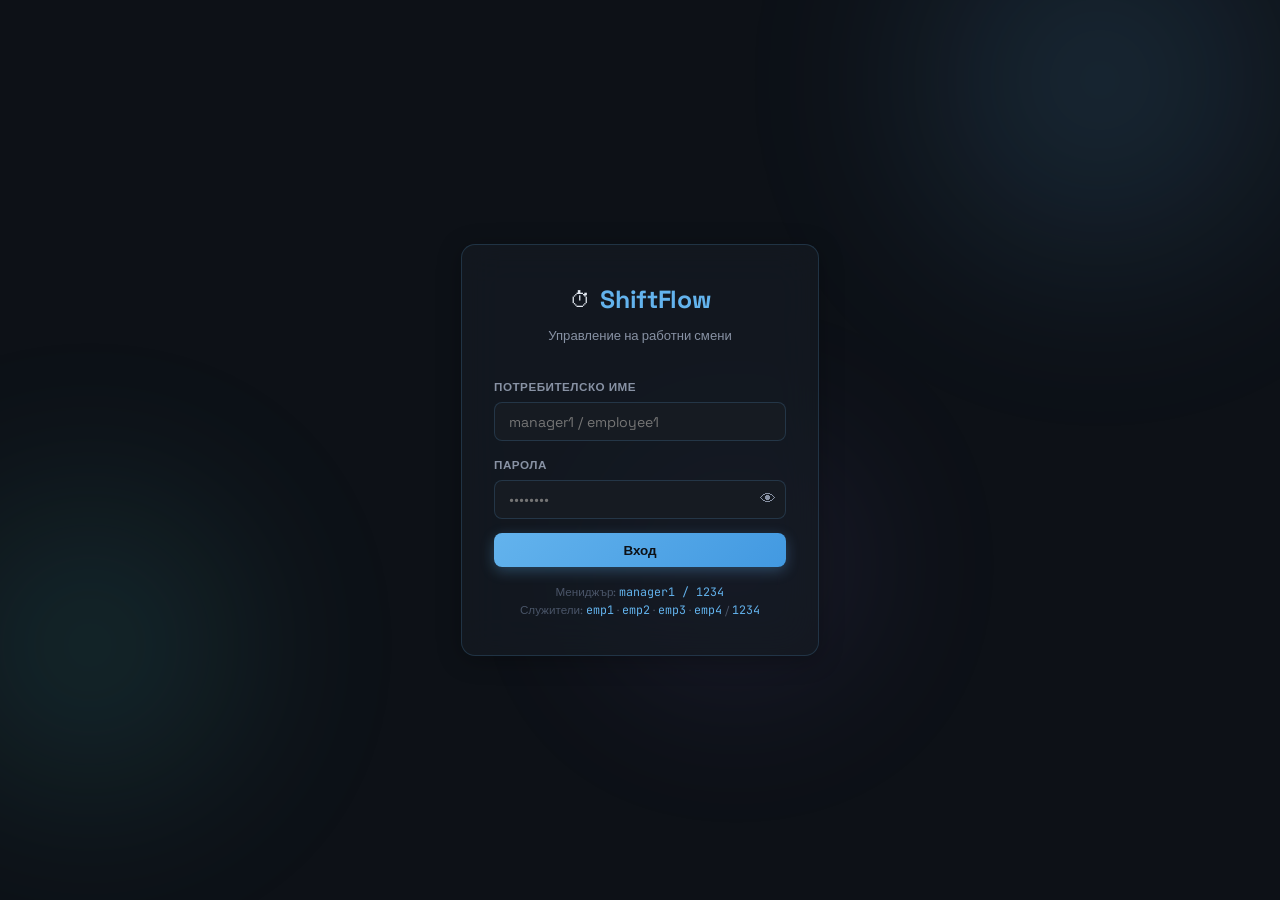
==== index.html @ daa02767 "Initial commit" ====
<!DOCTYPE html>
<html lang="bg">
<head>
  <meta charset="UTF-8" />
  <meta name="viewport" content="width=device-width, initial-scale=1.0" />
  <title>ShiftFlow — Влез</title>
  <link rel="stylesheet" href="styles.css" />
  <link rel="manifest" href="manifest.json" />
  <meta name="theme-color" content="#0d1117" />
  <link rel="preconnect" href="https://fonts.googleapis.com" />
  <link href="https://fonts.googleapis.com/css2?family=Space+Grotesk:wght@300;400;500;600;700&family=JetBrains+Mono:wght@400;600&display=swap" rel="stylesheet" />
</head>
<body class="login-page">

  <div class="bg-orbs">
    <div class="orb orb-1"></div>
    <div class="orb orb-2"></div>
    <div class="orb orb-3"></div>
  </div>

  <div class="login-wrapper">
    <div class="login-card glass-card">
      <div class="login-logo">
        <span class="logo-icon">⏱</span>
        <span class="logo-text">ShiftFlow</span>
      </div>
      <p class="login-sub">Управление на работни смени</p>

      <div id="login-error" class="alert alert-error hidden"></div>

      <div class="form-group">
        <label class="form-label">Потребителско име</label>
        <input type="text" id="username" class="form-input" placeholder="manager1 / employee1" autocomplete="username" />
      </div>

      <div class="form-group">
        <label class="form-label">Парола</label>
        <div class="input-with-icon">
          <input type="password" id="password" class="form-input" placeholder="••••••••" autocomplete="current-password" />
          <button type="button" class="toggle-pass" onclick="togglePass()">👁</button>
        </div>
      </div>

      <button class="btn btn-primary btn-full" id="login-btn" onclick="handleLogin()">
        <span id="login-btn-text">Вход</span>
        <span id="login-spinner" class="spinner hidden"></span>
      </button>

      <p class="login-hint">
        Мениджър: <code>manager1 / 1234</code><br/>
        Служители: <code>emp1</code> · <code>emp2</code> · <code>emp3</code> · <code>emp4</code> / <code>1234</code>
      </p>
    </div>
  </div>

  <script src="supabase.js"></script>
  <script src="app.js"></script>
  <script>
    document.getElementById('password').addEventListener('keypress', e => {
      if (e.key === 'Enter') handleLogin();
    });
    function togglePass() {
      const p = document.getElementById('password');
      p.type = p.type === 'password' ? 'text' : 'password';
    }
  </script>
</body>
</html>
---- styles.css ----
/* ================================================================
   ShiftFlow 2.0 — Styles  (TimeLedger Pro aesthetic + upgrades)
   ================================================================ */

:root {
  /* Core palette */
  --bg:           #0d1117;
  --bg2:          #161b22;
  --bg3:          #1c2430;
  --surface:      rgba(22, 27, 34, 0.72);
  --surface2:     rgba(30, 38, 50, 0.65);
  --surface3:     rgba(40, 50, 65, 0.5);
  --border:       rgba(99, 179, 237, 0.18);
  --border2:      rgba(99, 179, 237, 0.08);
  --border3:      rgba(255,255,255,0.06);

  /* Accent colours */
  --accent:       #63b3ed;
  --accent-glow:  rgba(99, 179, 237, 0.3);
  --accent-dim:   rgba(99, 179, 237, 0.12);
  --teal:         #4ecdc4;
  --teal-glow:    rgba(78, 205, 196, 0.28);
  --teal-dim:     rgba(78, 205, 196, 0.1);
  --green:        #68d391;
  --green-glow:   rgba(104, 211, 145, 0.28);
  --green-dim:    rgba(104, 211, 145, 0.1);
  --red:          #fc8181;
  --red-glow:     rgba(252, 129, 129, 0.28);
  --red-dim:      rgba(252, 129, 129, 0.1);
  --yellow:       #f6e05e;
  --yellow-glow:  rgba(246, 224, 94, 0.28);
  --yellow-dim:   rgba(246, 224, 94, 0.1);
  --orange:       #f6ad55;
  --purple:       #b794f4;
  --purple-dim:   rgba(183,148,244,0.12);

  /* Text */
  --text:         #e2e8f0;
  --text-muted:   #8892a4;
  --text-faint:   #4a5568;

  /* Layout */
  --nav-h:        60px;
  --bottom-h:     66px;
  --radius:       14px;
  --radius-sm:    8px;
  --radius-lg:    20px;
  --radius-xl:    28px;
  --transition:   0.22s cubic-bezier(0.4, 0, 0.2, 1);
  --shadow:       0 4px 24px rgba(0,0,0,0.28);
  --shadow-lg:    0 8px 40px rgba(0,0,0,0.4);
}

/* ---- LIGHT THEME ---- */
body.light {
  --bg:       #f0f4f8;
  --bg2:      #e2e8f0;
  --bg3:      #edf2f7;
  --surface:  rgba(255, 255, 255, 0.78);
  --surface2: rgba(240, 244, 248, 0.85);
  --surface3: rgba(226, 232, 240, 0.7);
  --border:   rgba(99, 179, 237, 0.22);
  --border2:  rgba(99, 179, 237, 0.1);
  --border3:  rgba(0,0,0,0.06);
  --text:     #1a202c;
  --text-muted: #4a5568;
  --text-faint: #a0aec0;
}

/* ---- RESET ---- */
*, *::before, *::after { box-sizing: border-box; margin: 0; padding: 0; }
html { font-size: 16px; scroll-behavior: smooth; }
body {
  font-family: 'Space Grotesk', sans-serif;
  background: var(--bg);
  color: var(--text);
  min-height: 100vh;
  overflow-x: hidden;
  line-height: 1.55;
  transition: background var(--transition), color var(--transition);
}

/* ---- BACKGROUND ORBS ---- */
.bg-orbs { position: fixed; inset: 0; pointer-events: none; z-index: 0; overflow: hidden; }
.orb { position: absolute; border-radius: 50%; filter: blur(90px); opacity: 0.2; animation: float 9s ease-in-out infinite; }
.orb-1 { width: 520px; height: 520px; background: radial-gradient(circle, #63b3ed 0%, transparent 70%); top: -180px; right: -80px; }
.orb-2 { width: 420px; height: 420px; background: radial-gradient(circle, #4ecdc4 0%, transparent 70%); bottom: 5%; left: -120px; animation-delay: -3.5s; }
.orb-3 { width: 320px; height: 320px; background: radial-gradient(circle, #9f7aea 0%, transparent 70%); top: 45%; left: 45%; animation-delay: -6.5s; }
@keyframes float {
  0%, 100% { transform: translateY(0) scale(1); }
  50%       { transform: translateY(-28px) scale(1.04); }
}

/* ---- GLASS CARD ---- */
.glass-card {
  background: var(--surface);
  backdrop-filter: blur(20px) saturate(1.5);
  -webkit-backdrop-filter: blur(20px) saturate(1.5);
  border: 1px solid var(--border);
  border-radius: var(--radius);
  box-shadow: var(--shadow);
  position: relative;
  z-index: 1;
  transition: background var(--transition), border-color var(--transition);
}

/* ---- TOP NAV ---- */
.topnav {
  position: fixed; top: 0; left: 0; right: 0; z-index: 100;
  height: var(--nav-h);
  display: flex; align-items: center; justify-content: space-between;
  padding: 0 1rem;
  border-radius: 0;
  border-top: none; border-left: none; border-right: none;
  border-bottom: 1px solid var(--border2);
}
.nav-logo { display: flex; align-items: center; gap: 0.5rem; }
.logo-icon { font-size: 1.3rem; }
.logo-text  { font-weight: 700; font-size: 1.1rem; letter-spacing: -0.3px; color: var(--accent); }
.role-badge {
  font-size: 0.63rem; font-weight: 700; letter-spacing: 0.6px; text-transform: uppercase;
  padding: 2px 9px; border-radius: 20px;
}
.manager-badge  { background: var(--accent-dim); color: var(--accent); border: 1px solid rgba(99,179,237,0.28); }
.employee-badge { background: var(--teal-dim);   color: var(--teal);   border: 1px solid rgba(78,205,196,0.28); }
.nav-actions { display: flex; align-items: center; gap: 0.6rem; }
.nav-user    { font-size: 0.82rem; color: var(--text-muted); font-family: 'JetBrains Mono', monospace; }

/* ---- BOTTOM TAB NAV ---- */
.bottom-nav {
  position: fixed; bottom: 0; left: 0; right: 0; z-index: 100;
  height: var(--bottom-h);
  display: flex; align-items: center;
  padding: 0 0.25rem 0.25rem;
  border-radius: 0;
  border-bottom: none; border-left: none; border-right: none;
  border-top: 1px solid var(--border2);
}
.tab-btn {
  flex: 1; display: flex; flex-direction: column; align-items: center; gap: 2px;
  background: none; border: none; cursor: pointer;
  color: var(--text-faint); font-family: inherit; padding: 6px 2px;
  border-radius: var(--radius-sm); transition: all var(--transition); position: relative;
}
.tab-btn.active { color: var(--accent); }
.tab-btn.active::before {
  content: ''; position: absolute; top: 0; left: 20%; right: 20%; height: 2px;
  background: var(--accent); border-radius: 0 0 4px 4px;
  box-shadow: 0 0 8px var(--accent-glow);
}
.tab-btn:hover:not(.active) { color: var(--text-muted); }
.tab-icon  { font-size: 1.15rem; }
.tab-label { font-size: 0.62rem; font-weight: 600; letter-spacing: 0.2px; }

/* ---- MAIN CONTENT ---- */
.main-content {
  position: relative; z-index: 1;
  padding: calc(var(--nav-h) + 1rem) 0.875rem calc(var(--bottom-h) + 1.25rem);
  max-width: 900px; margin: 0 auto;
}

/* ---- SECTION ---- */
.tab-section { display: none; }
.tab-section.active { display: block; animation: fadeUp 0.28s ease; }
@keyframes fadeUp {
  from { opacity: 0; transform: translateY(10px); }
  to   { opacity: 1; transform: translateY(0); }
}
.section-header {
  display: flex; align-items: center; justify-content: space-between;
  margin-bottom: 0.875rem; gap: 0.5rem; flex-wrap: wrap;
}
.section-title { font-size: 1.08rem; font-weight: 700; }

/* ---- SECTION CARD ---- */
.section-card { padding: 1rem; margin-bottom: 0.875rem; }
.mb-md { margin-bottom: 0.875rem; }
.card-title-row {
  display: flex; align-items: center; justify-content: space-between;
  margin-bottom: 0.75rem;
}
.card-title {
  font-size: 0.78rem; font-weight: 700; text-transform: uppercase;
  letter-spacing: 0.7px; color: var(--text-muted);
}

/* ---- BADGES & PILLS ---- */
.badge-pill {
  font-size: 0.72rem; font-weight: 700; padding: 3px 10px; border-radius: 20px;
  background: var(--accent-dim); color: var(--accent); border: 1px solid rgba(99,179,237,0.2);
  font-family: 'JetBrains Mono', monospace;
}
.date-badge {
  font-size: 0.78rem; color: var(--text-muted); font-family: 'JetBrains Mono', monospace;
  background: var(--surface2); padding: 4px 12px; border-radius: 20px;
  border: 1px solid var(--border2);
}
.mono-badge {
  font-family: 'JetBrains Mono', monospace; font-size: 0.82rem; font-weight: 600;
  background: var(--surface2); padding: 3px 10px; border-radius: var(--radius-sm);
  border: 1px solid var(--border2);
}
.mono-badge.accent { color: var(--accent); }

/* ---- STATS ROW ---- */
.stats-row {
  display: grid; grid-template-columns: repeat(4, 1fr);
  gap: 0.625rem; margin-bottom: 0.875rem;
}
.stat-card { padding: 0.85rem 0.5rem; text-align: center; }
.stat-num  { display: block; font-size: 1.65rem; font-weight: 700; font-family: 'JetBrains Mono', monospace; line-height: 1.1; }
.stat-lbl  { display: block; font-size: 0.66rem; color: var(--text-muted); margin-top: 3px; }
.stat-num.accent { color: var(--accent); text-shadow: 0 0 12px var(--accent-glow); }
.stat-num.green  { color: var(--green);  text-shadow: 0 0 12px var(--green-glow); }
.stat-num.red    { color: var(--red);    text-shadow: 0 0 12px var(--red-glow); }
.stat-num.yellow { color: var(--yellow); text-shadow: 0 0 12px var(--yellow-glow); }

/* ---- KPI GRID ---- */
.kpi-grid {
  display: grid; grid-template-columns: 1fr 1fr;
  gap: 0.625rem; margin-bottom: 0.875rem;
}
.kpi-card {
  padding: 1.1rem 1rem; display: flex; align-items: center; gap: 0.9rem;
  transition: transform var(--transition), box-shadow var(--transition);
  overflow: hidden; position: relative;
}
.kpi-card::after {
  content: ''; position: absolute; top: -20px; right: -20px;
  width: 80px; height: 80px; border-radius: 50%; opacity: 0.08;
}
.kpi-accent { border-color: rgba(99,179,237,0.25); }
.kpi-accent::after { background: var(--accent); }
.kpi-green  { border-color: rgba(104,211,145,0.25); }
.kpi-green::after  { background: var(--green); }
.kpi-teal   { border-color: rgba(78,205,196,0.25); }
.kpi-teal::after   { background: var(--teal); }
.kpi-red    { border-color: rgba(252,129,129,0.25); }
.kpi-red::after    { background: var(--red); }
.kpi-card:hover { transform: translateY(-2px); box-shadow: var(--shadow-lg); }
.kpi-icon-bg {
  font-size: 1.7rem; flex-shrink: 0;
  filter: drop-shadow(0 0 10px var(--accent-glow));
}
.kpi-accent .kpi-icon-bg { filter: drop-shadow(0 0 10px var(--accent-glow)); }
.kpi-green  .kpi-icon-bg { filter: drop-shadow(0 0 10px var(--green-glow)); }
.kpi-teal   .kpi-icon-bg { filter: drop-shadow(0 0 10px var(--teal-glow)); }
.kpi-red    .kpi-icon-bg { filter: drop-shadow(0 0 10px var(--red-glow)); }
.kpi-info { flex: 1; min-width: 0; }
.kpi-value {
  font-size: 1.55rem; font-weight: 700; font-family: 'JetBrains Mono', monospace;
  color: var(--accent); line-height: 1.1;
  transition: all 0.5s ease;
}
.kpi-green  .kpi-value { color: var(--green); }
.kpi-teal   .kpi-value { color: var(--teal); }
.kpi-red    .kpi-value { color: var(--red); }
.kpi-label { font-size: 0.75rem; font-weight: 600; margin-top: 3px; }
.kpi-sub   { font-size: 0.65rem; color: var(--text-muted); }

/* ---- PROGRESS BAR ---- */
.progress-card { padding: 1rem; margin-bottom: 0.875rem; }
.progress-header {
  display: flex; align-items: center; justify-content: space-between;
  margin-bottom: 0.7rem;
}
.prog-title { font-size: 0.82rem; font-weight: 700; color: var(--text-muted); text-transform: uppercase; letter-spacing: 0.5px; }
.prog-right { display: flex; align-items: center; gap: 8px; }
.prog-nums  { font-size: 0.8rem; font-family: 'JetBrains Mono', monospace; color: var(--accent); }
.progress-track {
  height: 10px; background: var(--bg2); border-radius: 10px;
  overflow: hidden; border: 1px solid var(--border2);
}
.progress-fill {
  height: 100%; border-radius: 10px;
  background: linear-gradient(90deg, var(--accent) 0%, var(--teal) 100%);
  transition: width 0.8s cubic-bezier(0.4,0,0.2,1);
  box-shadow: 0 0 12px var(--accent-glow);
}
.progress-footer {
  display: flex; justify-content: space-between; margin-top: 6px;
}
.prog-pct    { font-size: 0.75rem; font-weight: 700; color: var(--accent); font-family: 'JetBrains Mono', monospace; }
.prog-remain { font-size: 0.72rem; color: var(--text-muted); }

/* ---- TODAY TABLE ---- */
.table-card { overflow: hidden; }
.table-header {
  display: grid; grid-template-columns: 2fr 1.2fr 1fr 1.2fr 2fr;
  padding: 0.65rem 1rem;
  border-bottom: 1px solid var(--border2);
  font-size: 0.7rem; font-weight: 700; color: var(--text-muted);
  text-transform: uppercase; letter-spacing: 0.6px;
  background: var(--surface2);
}
.table-body { display: flex; flex-direction: column; }
.table-row {
  display: grid; grid-template-columns: 2fr 1.2fr 1fr 1.2fr 2fr;
  padding: 0.8rem 1rem; align-items: center;
  border-bottom: 1px solid var(--border2);
  transition: background var(--transition);
  animation: fadeUp 0.25s ease;
}
.table-row:last-child { border-bottom: none; }
.table-row:hover { background: var(--surface2); }
.emp-name  { font-weight: 600; font-size: 0.88rem; }
.emp-hours { font-family: 'JetBrains Mono', monospace; font-size: 0.82rem; color: var(--accent); }
.row-actions { display: flex; gap: 4px; flex-wrap: wrap; }

/* ---- STATUS PILLS ---- */
.status-pill {
  display: inline-flex; align-items: center; gap: 4px;
  font-size: 0.7rem; font-weight: 700; padding: 3px 10px; border-radius: 20px;
  white-space: nowrap;
}
.status-pill.present { background: var(--green-dim);  color: var(--green);  border: 1px solid rgba(104,211,145,0.28); }
.status-pill.absent  { background: var(--red-dim);    color: var(--red);    border: 1px solid rgba(252,129,129,0.28); }
.status-pill.penalty { background: var(--yellow-dim); color: var(--yellow); border: 1px solid rgba(246,224,94,0.28); }
.status-pill.pending { background: var(--surface3);   color: var(--text-muted); border: 1px solid var(--border2); }

/* ---- SHIFT TYPE BADGES ---- */
.shift-badge {
  font-size: 0.68rem; font-weight: 700; padding: 2px 8px; border-radius: 10px;
  letter-spacing: 0.3px;
}
.shift-6h    { background: var(--green-dim);  color: var(--green);  border: 1px solid rgba(104,211,145,0.25); }
.shift-12h   { background: rgba(246,173,85,0.12); color: var(--orange); border: 1px solid rgba(246,173,85,0.25); }
.shift-wknd  { background: var(--purple-dim); color: var(--purple); border: 1px solid rgba(183,148,244,0.25); }
.shift-ot    { background: var(--red-dim);    color: var(--red);    border: 1px solid rgba(252,129,129,0.25); }
.shift-reg   { background: var(--accent-dim); color: var(--accent); border: 1px solid rgba(99,179,237,0.25); }

/* ---- SHIFT TYPE FILTERS ---- */
.shift-type-filters {
  display: flex; align-items: center; gap: 8px; flex-wrap: wrap;
  padding: 0.65rem 1rem; margin-bottom: 0.75rem;
}
.filter-label { font-size: 0.75rem; color: var(--text-muted); font-weight: 600; }
.shift-filter-btn {
  background: var(--surface2); border: 1px solid var(--border2);
  border-radius: var(--radius-sm); padding: 4px 10px; cursor: pointer;
  font-family: inherit; font-size: 0.78rem; color: var(--text-muted);
  transition: all var(--transition);
}
.shift-filter-btn.active,
.shift-filter-btn:hover { border-color: var(--accent); color: var(--accent); background: var(--accent-dim); }

/* ---- SHIFT TYPE PICKER (in modal) ---- */
.shift-type-picker {
  display: flex; gap: 6px; flex-wrap: wrap; margin-bottom: 0.5rem;
}
.stype-btn {
  flex: 1; min-width: 80px; padding: 0.45rem 0.5rem;
  background: var(--surface2); border: 1px solid var(--border2);
  border-radius: var(--radius-sm); cursor: pointer; font-family: inherit;
  font-size: 0.75rem; color: var(--text-muted); text-align: center;
  transition: all var(--transition);
}
.stype-btn.active,
.stype-btn:hover { border-color: var(--accent); color: var(--accent); background: var(--accent-dim); }

/* ---- WEEK NAV ---- */
.week-nav {
  display: flex; align-items: center; justify-content: space-between;
  padding: 0.6rem 1rem; margin-bottom: 0.75rem;
}
.week-label { font-size: 0.88rem; font-weight: 700; font-family: 'JetBrains Mono', monospace; color: var(--accent); }

/* ---- SCHEDULE GRID ---- */
.schedule-grid { padding: 1rem; }
.sched-day-group { margin-bottom: 1.25rem; }
.sched-day-title {
  font-size: 0.72rem; font-weight: 700; text-transform: uppercase; letter-spacing: 0.8px;
  color: var(--text-muted); margin-bottom: 0.4rem; padding-bottom: 0.3rem;
  border-bottom: 1px solid var(--border2);
}
.sched-day-title.today-label { color: var(--accent); }
.sched-row {
  display: flex; align-items: center; justify-content: space-between; gap: 0.5rem;
  padding: 0.5rem 0.75rem; border-radius: var(--radius-sm);
  background: var(--surface2); margin-bottom: 4px;
  border: 1px solid var(--border2); animation: fadeUp 0.22s ease;
  transition: background var(--transition);
}
.sched-row:hover { background: var(--surface3); }
.sched-emp-name { font-weight: 600; font-size: 0.86rem; flex: 1; }
.sched-meta { display: flex; align-items: center; gap: 6px; }
.sched-hours-badge {
  font-family: 'JetBrains Mono', monospace; font-size: 0.78rem;
  color: var(--accent); background: var(--accent-dim);
  padding: 2px 8px; border-radius: 10px; border: 1px solid rgba(99,179,237,0.2);
}
.sched-note { font-size: 0.7rem; color: var(--text-muted); }

/* ---- EMPLOYEES GRID ---- */
.employees-grid {
  display: grid; grid-template-columns: repeat(auto-fill, minmax(250px, 1fr));
  gap: 0.75rem;
}
.emp-card {
  padding: 1.15rem; cursor: pointer;
  transition: transform var(--transition), box-shadow var(--transition);
}
.emp-card:hover { transform: translateY(-3px); box-shadow: var(--shadow-lg); }
.emp-card-header { display: flex; align-items: center; gap: 0.75rem; margin-bottom: 1rem; }
.emp-avatar {
  width: 44px; height: 44px; border-radius: 50%; flex-shrink: 0;
  background: linear-gradient(135deg, var(--accent), var(--teal));
  display: flex; align-items: center; justify-content: center;
  font-weight: 800; font-size: 1rem; color: #0d1117;
  box-shadow: 0 4px 12px var(--accent-glow);
}
.emp-card-name { font-weight: 700; font-size: 0.92rem; }
.emp-card-user { font-size: 0.72rem; color: var(--text-muted); font-family: 'JetBrains Mono', monospace; margin-top: 1px; }
.emp-card-stats { display: grid; grid-template-columns: 1fr 1fr 1fr; gap: 0.5rem; }
.emp-stat { text-align: center; padding: 0.4rem; background: var(--surface2); border-radius: var(--radius-sm); border: 1px solid var(--border2); }
.emp-stat-val { display: block; font-weight: 700; font-size: 0.9rem; font-family: 'JetBrains Mono', monospace; color: var(--accent); }
.emp-stat-lbl { display: block; font-size: 0.6rem; color: var(--text-muted); margin-top: 1px; }

/* ---- PENALTIES LIST ---- */
.penalties-list { overflow: hidden; }
.penalty-row {
  display: flex; align-items: flex-start; justify-content: space-between;
  padding: 0.9rem 1rem; border-bottom: 1px solid var(--border2);
  gap: 0.75rem; animation: fadeUp 0.25s ease;
}
.penalty-row:last-child { border-bottom: none; }
.penalty-info { flex: 1; }
.penalty-emp  { font-weight: 700; font-size: 0.9rem; }
.penalty-note { font-size: 0.78rem; color: var(--text-muted); margin-top: 3px; }
.penalty-date { font-size: 0.68rem; color: var(--text-faint); font-family: 'JetBrains Mono', monospace; margin-top: 3px; }
.penalty-right { display: flex; flex-direction: column; align-items: flex-end; gap: 6px; }
.penalty-amount {
  font-weight: 800; font-size: 1rem; color: var(--red);
  font-family: 'JetBrains Mono', monospace;
  text-shadow: 0 0 8px var(--red-glow); white-space: nowrap;
}

/* ---- SHIFTS LIST ---- */
.shifts-list { display: flex; flex-direction: column; gap: 4px; }
.shift-item {
  display: flex; align-items: center; justify-content: space-between;
  padding: 0.65rem 0.75rem; border-radius: var(--radius-sm);
  background: var(--surface2); border: 1px solid var(--border2);
  animation: fadeUp 0.22s ease; transition: background var(--transition);
  gap: 8px;
}
.shift-item:hover { background: var(--surface3); }
.shift-left { display: flex; flex-direction: column; gap: 2px; flex: 1; }
.shift-date  { font-size: 0.78rem; font-family: 'JetBrains Mono', monospace; color: var(--text-muted); }
.shift-name  { font-size: 0.82rem; font-weight: 600; }
.shift-note  { font-size: 0.68rem; color: var(--text-faint); }
.shift-right { display: flex; align-items: center; gap: 6px; flex-shrink: 0; }
.shift-hours { font-weight: 800; font-family: 'JetBrains Mono', monospace; font-size: 0.92rem; color: var(--accent); }

/* ---- CALENDAR ---- */
.cal-legend {
  display: flex; gap: 0.75rem; padding: 0.65rem 1rem;
  margin-bottom: 0.75rem; flex-wrap: wrap;
}
.legend-item { display: flex; align-items: center; gap: 5px; font-size: 0.7rem; color: var(--text-muted); }
.dot { width: 10px; height: 10px; border-radius: 50%; }
.dot-green  { background: var(--green);  box-shadow: 0 0 6px var(--green-glow); }
.dot-yellow { background: var(--yellow); box-shadow: 0 0 6px var(--yellow-glow); }
.dot-red    { background: var(--red);    box-shadow: 0 0 6px var(--red-glow); }
.dot-blue   { background: var(--accent); box-shadow: 0 0 6px var(--accent-glow); }
.dot-today  { background: var(--teal);   box-shadow: 0 0 6px var(--teal-glow); }

.calendar-wrap { padding: 1rem; margin-bottom: 0.75rem; }
.cal-weekdays { display: grid; grid-template-columns: repeat(7, 1fr); gap: 3px; margin-bottom: 5px; }
.cal-weekdays span {
  text-align: center; font-size: 0.67rem; font-weight: 700; color: var(--text-muted);
  text-transform: uppercase; letter-spacing: 0.3px; padding: 4px 0;
}
.wknd-hdr { color: var(--purple) !important; }
.cal-grid { display: grid; grid-template-columns: repeat(7, 1fr); gap: 3px; }
.cal-day {
  aspect-ratio: 1; border-radius: var(--radius-sm);
  display: flex; flex-direction: column; align-items: center; justify-content: center;
  font-size: 0.8rem; font-weight: 500; cursor: pointer;
  background: var(--surface2); border: 1px solid var(--border2);
  transition: all var(--transition); position: relative; min-height: 38px;
  overflow: hidden;
}
.cal-day:hover:not(.empty) { transform: scale(1.1); z-index: 3; border-color: var(--accent); }
.cal-day.empty { background: transparent; border: none; cursor: default; }
.cal-day.worked   { background: rgba(104,211,145,0.12); border-color: rgba(104,211,145,0.35); color: var(--green); }
.cal-day.partial  { background: rgba(246,224,94,0.12);  border-color: rgba(246,224,94,0.35);  color: var(--yellow); }
.cal-day.penalized{ background: rgba(252,129,129,0.12); border-color: rgba(252,129,129,0.35); color: var(--red); }
.cal-day.scheduled{ background: var(--accent-dim);      border-color: rgba(99,179,237,0.3);   color: var(--accent); }
.cal-day.today    { border-color: var(--teal); box-shadow: 0 0 10px var(--teal-glow); }
.cal-day.weekend:not(.worked):not(.partial):not(.penalized):not(.scheduled) { opacity: 0.6; }
.cal-hours { font-size: 0.55rem; color: inherit; opacity: 0.85; margin-top: 1px; }

/* Day detail panel */
.day-detail { padding: 1rem; }
.day-detail-hdr {
  display: flex; align-items: center; justify-content: space-between;
  margin-bottom: 0.75rem;
}
.day-detail-title { font-weight: 700; font-size: 0.95rem; color: var(--accent); }
.day-detail-body { display: flex; flex-direction: column; gap: 6px; }

/* ---- MONTH NAV ---- */
.month-nav { display: flex; align-items: center; gap: 0.4rem; }
.month-label {
  font-size: 0.8rem; font-family: 'JetBrains Mono', monospace; color: var(--accent);
  min-width: 115px; text-align: center; font-weight: 600;
}

/* ---- HISTORY SUMMARY ---- */
.hist-summary {
  display: flex; align-items: center; justify-content: space-around;
  padding: 0.9rem 1rem; margin-bottom: 0.75rem; text-align: center;
}
.hist-stat { display: flex; flex-direction: column; gap: 3px; }
.hist-val   { font-size: 1.1rem; font-weight: 800; font-family: 'JetBrains Mono', monospace; }
.hist-lbl   { font-size: 0.65rem; color: var(--text-muted); text-transform: uppercase; letter-spacing: 0.5px; }
.hist-sep   { width: 1px; height: 40px; background: var(--border2); }

/* ---- PROFILE ---- */
.profile-hero {
  display: flex; align-items: center; gap: 1.25rem;
  padding: 1.5rem; margin-bottom: 0.875rem;
}
.profile-avatar {
  width: 70px; height: 70px; border-radius: 50%; flex-shrink: 0;
  background: linear-gradient(135deg, var(--accent), var(--teal));
  display: flex; align-items: center; justify-content: center;
  font-weight: 800; font-size: 1.4rem; color: #0d1117;
  box-shadow: 0 6px 20px var(--accent-glow);
}
.profile-meta { flex: 1; }
.profile-name  { font-size: 1.1rem; font-weight: 700; }
.profile-uname { font-size: 0.8rem; color: var(--text-muted); font-family: 'JetBrains Mono', monospace; margin-top: 2px; }
.profile-stats-grid { display: grid; grid-template-columns: repeat(4, 1fr); gap: 0.5rem; }
.p-stat { text-align: center; padding: 0.6rem 0.25rem; background: var(--surface2); border-radius: var(--radius-sm); border: 1px solid var(--border2); }
.p-val { display: block; font-size: 1rem; font-weight: 800; font-family: 'JetBrains Mono', monospace; }
.p-lbl { display: block; font-size: 0.62rem; color: var(--text-muted); margin-top: 2px; }

/* ---- SETTINGS ROWS ---- */
.setting-row {
  display: flex; align-items: center; justify-content: space-between;
  padding: 0.8rem 0; border-bottom: 1px solid var(--border2); gap: 0.75rem;
}
.setting-row:last-child { border-bottom: none; }
.setting-info { display: flex; flex-direction: column; gap: 2px; flex: 1; }
.setting-label { font-size: 0.86rem; font-weight: 600; }
.setting-desc  { font-size: 0.72rem; color: var(--text-muted); }
.setting-action { display: flex; align-items: center; gap: 8px; }

/* ---- TOGGLE SWITCH ---- */
.toggle-switch { position: relative; display: inline-block; width: 42px; height: 24px; flex-shrink: 0; }
.toggle-switch input { opacity: 0; width: 0; height: 0; }
.toggle-knob {
  position: absolute; inset: 0; background: var(--surface3);
  border: 1px solid var(--border); border-radius: 24px; cursor: pointer;
  transition: all var(--transition);
}
.toggle-knob::before {
  content: ''; position: absolute; left: 3px; bottom: 2px;
  width: 18px; height: 18px; border-radius: 50%;
  background: var(--text-muted); transition: all var(--transition);
}
.toggle-switch input:checked + .toggle-knob { background: var(--accent-dim); border-color: var(--accent); }
.toggle-switch input:checked + .toggle-knob::before { transform: translateX(18px); background: var(--accent); box-shadow: 0 0 8px var(--accent-glow); }

/* ---- EXPORT BUTTONS ---- */
.export-btns { display: flex; gap: 0.75rem; flex-wrap: wrap; }
.export-btn {
  flex: 1; min-width: 80px; flex-direction: column; gap: 4px; padding: 0.85rem 0.5rem;
  border: 1px solid var(--border) !important;
}
.export-icon { font-size: 1.4rem; }
.export-btn:hover { border-color: var(--accent) !important; color: var(--accent); background: var(--accent-dim) !important; }

/* ---- REPORTS TABLE ---- */
#report-table .table-row { grid-template-columns: 2fr 1fr 1fr 1fr 1fr; }

/* ---- FORMS ---- */
.form-group { margin-bottom: 0.9rem; }
.form-label {
  display: block; font-size: 0.73rem; font-weight: 700; color: var(--text-muted);
  margin-bottom: 6px; text-transform: uppercase; letter-spacing: 0.5px;
}
.form-input {
  width: 100%; padding: 0.6rem 0.9rem; border-radius: var(--radius-sm);
  background: var(--bg2); border: 1px solid var(--border);
  color: var(--text); font-family: inherit; font-size: 0.88rem;
  transition: border-color var(--transition), box-shadow var(--transition);
  outline: none;
}
.form-input:focus { border-color: var(--accent); box-shadow: 0 0 0 3px var(--accent-glow); }
.form-select { appearance: none; cursor: pointer; }
.form-textarea { resize: vertical; min-height: 75px; }
.hours-picker { display: flex; gap: 6px; }
.hours-btn {
  flex: 1; padding: 0.42rem; border-radius: var(--radius-sm);
  background: var(--surface2); border: 1px solid var(--border2);
  color: var(--text-muted); font-family: inherit; font-size: 0.82rem;
  cursor: pointer; transition: all var(--transition);
}
.hours-btn:hover { background: var(--accent-dim); border-color: var(--accent); color: var(--accent); }
.mt-sm { margin-top: 8px; }

/* ---- BUTTONS ---- */
.btn {
  display: inline-flex; align-items: center; justify-content: center; gap: 5px;
  padding: 0.52rem 1.1rem; border-radius: var(--radius-sm);
  font-family: inherit; font-size: 0.84rem; font-weight: 700;
  cursor: pointer; border: none; transition: all var(--transition); white-space: nowrap;
}
.btn-primary {
  background: linear-gradient(135deg, var(--accent) 0%, #4299e1 100%);
  color: #0d1117; box-shadow: 0 4px 14px var(--accent-glow);
}
.btn-primary:hover { transform: translateY(-1px); filter: brightness(1.08); box-shadow: 0 6px 20px var(--accent-glow); }
.btn-ghost { background: var(--surface2); color: var(--text-muted); border: 1px solid var(--border); }
.btn-ghost:hover { color: var(--text); border-color: rgba(255,255,255,0.15); }
.btn-danger { background: var(--red-dim); color: var(--red); border: 1px solid rgba(252,129,129,0.28); }
.btn-danger:hover { background: rgba(252,129,129,0.2); }
.btn-success { background: var(--green-dim); color: var(--green); border: 1px solid rgba(104,211,145,0.28); font-size: 0.76rem; padding: 0.28rem 0.65rem; }
.btn-success:hover { background: rgba(104,211,145,0.2); }
.btn-warn { background: var(--yellow-dim); color: var(--yellow); border: 1px solid rgba(246,224,94,0.28); font-size: 0.76rem; padding: 0.28rem 0.65rem; }
.btn-warn:hover { background: rgba(246,224,94,0.2); }
.btn-outline { background: transparent; color: var(--text-muted); border: 1px solid var(--border); font-size: 0.76rem; padding: 0.28rem 0.65rem; }
.btn-outline:hover { border-color: var(--accent); color: var(--accent); }
.btn-sm  { padding: 0.35rem 0.75rem; font-size: 0.78rem; }
.btn-xs  { padding: 0.22rem 0.6rem; font-size: 0.72rem; }
.btn-full { width: 100%; }
.icon-btn {
  background: none; border: none; cursor: pointer; font-size: 1.1rem;
  color: var(--text-muted); padding: 4px 8px; border-radius: var(--radius-sm);
  transition: all var(--transition);
}
.icon-btn:hover { color: var(--accent); background: var(--accent-dim); }

/* ---- MODALS ---- */
.modal-overlay {
  position: fixed; inset: 0; z-index: 200;
  background: rgba(0,0,0,0.65); backdrop-filter: blur(8px);
  display: flex; align-items: center; justify-content: center;
  padding: 1rem; animation: fadeIn 0.18s ease;
}
.modal-overlay.hidden { display: none; }
@keyframes fadeIn { from { opacity: 0; } to { opacity: 1; } }
.modal {
  width: 100%; max-width: 430px; padding: 1.5rem;
  animation: slideUp 0.26s cubic-bezier(0.34, 1.56, 0.64, 1);
  max-height: 90vh; overflow-y: auto;
}
.modal-lg { max-width: 560px; }
@keyframes slideUp {
  from { transform: translateY(28px) scale(0.96); opacity: 0; }
  to   { transform: none; opacity: 1; }
}
.modal-header { display: flex; align-items: center; justify-content: space-between; margin-bottom: 1.25rem; }
.modal-header h3 { font-size: 1.05rem; font-weight: 700; }
.modal-actions { display: flex; justify-content: flex-end; gap: 0.5rem; margin-top: 1.25rem; }

/* ---- LOGIN ---- */
.login-page { display: flex; align-items: center; justify-content: center; min-height: 100vh; }
.login-wrapper { width: 100%; max-width: 390px; padding: 1rem; position: relative; z-index: 1; }
.login-card { padding: 2.25rem 2rem; }
.login-logo { display: flex; align-items: center; justify-content: center; gap: 0.6rem; margin-bottom: 0.4rem; }
.login-logo .logo-text { font-size: 1.55rem; font-weight: 700; }
.login-sub { text-align: center; color: var(--text-muted); font-size: 0.82rem; margin-bottom: 2rem; }
.login-hint { text-align: center; margin-top: 1rem; font-size: 0.73rem; color: var(--text-faint); }
.login-hint code { color: var(--accent); font-family: 'JetBrains Mono', monospace; }
.input-with-icon { position: relative; }
.input-with-icon .form-input { padding-right: 2.5rem; }
.toggle-pass {
  position: absolute; right: 0.6rem; top: 50%; transform: translateY(-50%);
  background: none; border: none; cursor: pointer; font-size: 1rem; color: var(--text-muted);
}

/* ---- ALERTS ---- */
.alert { padding: 0.65rem 1rem; border-radius: var(--radius-sm); font-size: 0.82rem; margin-bottom: 1rem; }
.alert-error { background: var(--red-dim); border: 1px solid rgba(252,129,129,0.28); color: var(--red); }

/* ---- TOAST ---- */
.toast {
  position: fixed; bottom: calc(var(--bottom-h) + 1rem); left: 50%; transform: translateX(-50%);
  z-index: 300; padding: 0.62rem 1.3rem; border-radius: 24px;
  font-size: 0.84rem; font-weight: 700; min-width: 190px; text-align: center;
  background: var(--surface); border: 1px solid var(--border);
  box-shadow: var(--shadow-lg); animation: toastIn 0.3s cubic-bezier(0.34,1.56,0.64,1);
}
.toast.hidden { display: none; }
.toast.success { border-color: rgba(104,211,145,0.45); color: var(--green); }
.toast.error   { border-color: rgba(252,129,129,0.45); color: var(--red); }
.toast.info    { border-color: rgba(99,179,237,0.45);  color: var(--accent); }
@keyframes toastIn {
  from { transform: translateX(-50%) translateY(18px); opacity: 0; }
  to   { transform: translateX(-50%) translateY(0);    opacity: 1; }
}

/* ---- EMPTY STATE ---- */
.empty-state {
  text-align: center; color: var(--text-faint); font-size: 0.84rem;
  padding: 2.25rem 1rem; line-height: 1.6;
}

/* ---- SPINNER ---- */
.spinner {
  width: 16px; height: 16px; border: 2px solid rgba(0,0,0,0.2);
  border-top-color: #0d1117; border-radius: 50%;
  animation: spin 0.7s linear infinite;
}
@keyframes spin { to { transform: rotate(360deg); } }

/* ---- OFFLINE BANNER ---- */
.offline-banner {
  position: fixed; top: var(--nav-h); left: 0; right: 0; z-index: 90;
  background: rgba(246,173,85,0.12); border-bottom: 1px solid rgba(246,173,85,0.28);
  color: var(--orange); text-align: center; font-size: 0.75rem; padding: 6px;
}

/* ---- UTILITY ---- */
.hidden { display: none !important; }
.green  { color: var(--green) !important; }
.red    { color: var(--red) !important; }
.yellow { color: var(--yellow) !important; }
.accent { color: var(--accent) !important; }

/* ---- MONTH VIEW (Employee Schedule) ---- */
.month-sched-day {
  display: flex; align-items: center; gap: 0.75rem;
  padding: 0.65rem 1rem; border-bottom: 1px solid var(--border2);
  transition: background var(--transition);
}
.month-sched-day:last-child { border-bottom: none; }
.month-sched-day:hover { background: var(--surface2); }
.msd-date { font-family: 'JetBrains Mono', monospace; font-size: 0.78rem; color: var(--text-muted); width: 90px; flex-shrink: 0; }
.msd-info { flex: 1; }
.msd-title { font-size: 0.88rem; font-weight: 600; }
.msd-sub   { font-size: 0.7rem; color: var(--text-muted); margin-top: 2px; }
.msd-hours { font-family: 'JetBrains Mono', monospace; font-size: 0.9rem; font-weight: 700; color: var(--accent); }
.msd-done  { color: var(--green); }
.msd-missed { color: var(--red); }

/* ---- RESPONSIVE ---- */
@media (max-width: 480px) {
  .stats-row { grid-template-columns: repeat(2, 1fr); }
  .kpi-grid  { grid-template-columns: 1fr 1fr; }
  .table-header, .table-row { grid-template-columns: 1.8fr 0fr 0.9fr 1.1fr 1.8fr; }
  .table-header span:nth-child(2),
  .table-row > *:nth-child(2) { display: none; }
  .emp-name { font-size: 0.82rem; }
  .employees-grid { grid-template-columns: 1fr; }
  .profile-stats-grid { grid-template-columns: repeat(2, 1fr); }
  .export-btns { flex-direction: column; }
  .hist-summary { gap: 0.5rem; }
  .hist-val { font-size: 0.9rem; }
}

@media (min-width: 768px) {
  .main-content {
    padding-top: calc(var(--nav-h) + 1.5rem);
    padding-left: 2rem; padding-right: 2rem;
  }
  .kpi-grid { grid-template-columns: repeat(4, 1fr); }
}
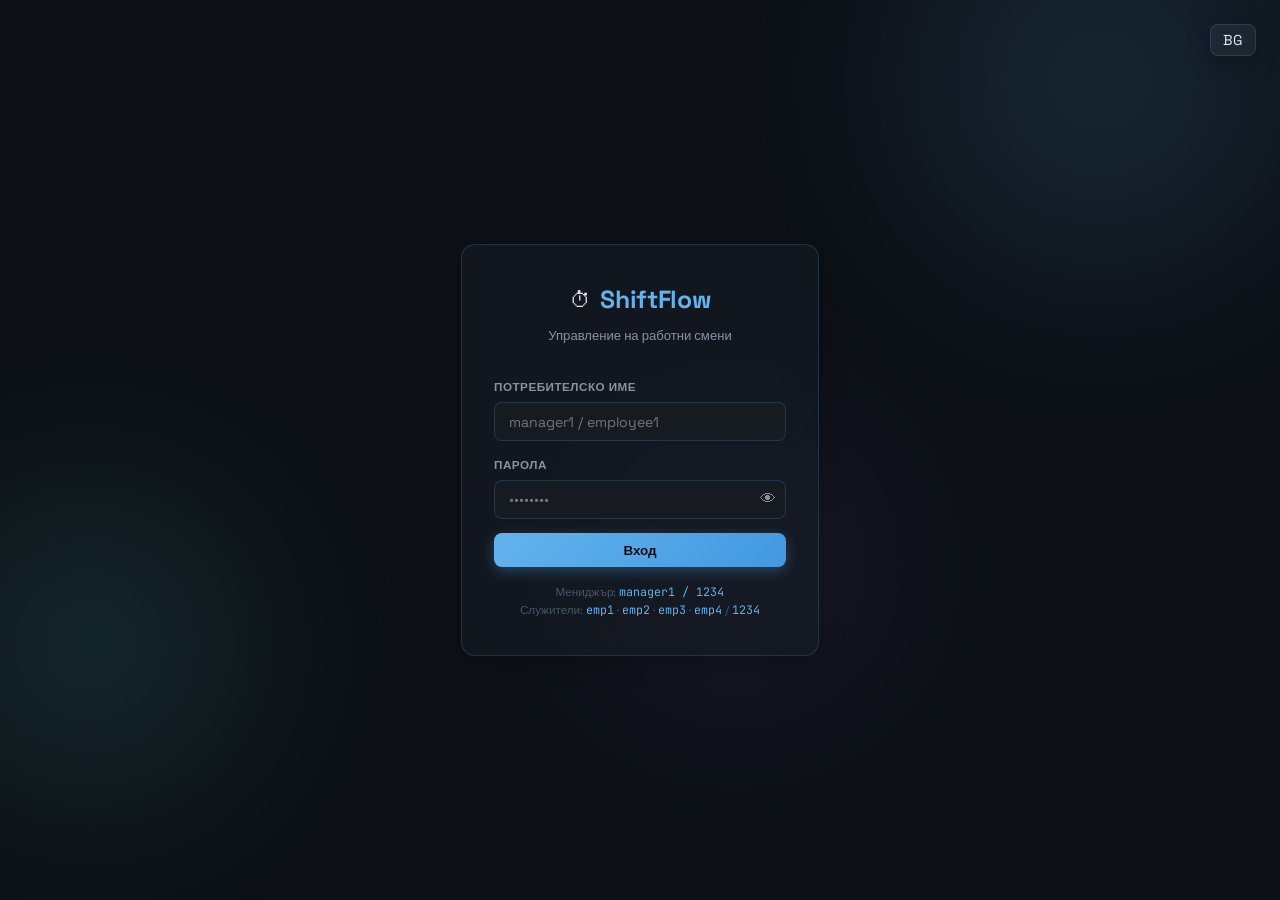
==== commit 30bdbc31: "Add i18n support and profile UI updates Introduce client-side internationalization and related UI tw" ====
--- a/index.html
+++ b/index.html
@@ -1,5 +1,6 @@
 <!DOCTYPE html>
 <html lang="bg">
+
 <head>
   <meta charset="UTF-8" />
   <meta name="viewport" content="width=device-width, initial-scale=1.0" />
@@ -8,14 +9,27 @@
   <link rel="manifest" href="manifest.json" />
   <meta name="theme-color" content="#0d1117" />
   <link rel="preconnect" href="https://fonts.googleapis.com" />
-  <link href="https://fonts.googleapis.com/css2?family=Space+Grotesk:wght@300;400;500;600;700&family=JetBrains+Mono:wght@400;600&display=swap" rel="stylesheet" />
+  <link
+    href="https://fonts.googleapis.com/css2?family=Space+Grotesk:wght@300;400;500;600;700&family=JetBrains+Mono:wght@400;600&display=swap"
+    rel="stylesheet" />
 </head>
+
 <body class="login-page">
 
   <div class="bg-orbs">
     <div class="orb orb-1"></div>
     <div class="orb orb-2"></div>
     <div class="orb orb-3"></div>
+  </div>
+
+  <div style="position: absolute; top: 1.5rem; right: 1.5rem; z-index: 100;">
+    <select id="lang-select" class="form-input form-select glass-card"
+      style="padding: 6px 12px; font-size: 0.9rem; background-color: rgba(255,255,255,0.05); color: var(--text-color);"
+      onchange="changeLang(this.value)">
+      <option value="bg">BG</option>
+      <option value="en">EN</option>
+      <option value="ru">RU</option>
+    </select>
   </div>
 
   <div class="login-wrapper">
@@ -30,13 +44,15 @@
 
       <div class="form-group">
         <label class="form-label">Потребителско име</label>
-        <input type="text" id="username" class="form-input" placeholder="manager1 / employee1" autocomplete="username" />
+        <input type="text" id="username" class="form-input" placeholder="manager1 / employee1"
+          autocomplete="username" />
       </div>
 
       <div class="form-group">
         <label class="form-label">Парола</label>
         <div class="input-with-icon">
-          <input type="password" id="password" class="form-input" placeholder="••••••••" autocomplete="current-password" />
+          <input type="password" id="password" class="form-input" placeholder="••••••••"
+            autocomplete="current-password" />
           <button type="button" class="toggle-pass" onclick="togglePass()">👁</button>
         </div>
       </div>
@@ -47,12 +63,12 @@
       </button>
 
       <p class="login-hint">
-        Мениджър: <code>manager1 / 1234</code><br/>
+        Мениджър: <code>manager1 / 1234</code><br />
         Служители: <code>emp1</code> · <code>emp2</code> · <code>emp3</code> · <code>emp4</code> / <code>1234</code>
       </p>
     </div>
   </div>
-
+  <script src="lang.js"></script>
   <script src="supabase.js"></script>
   <script src="app.js"></script>
   <script>
@@ -65,4 +81,5 @@
     }
   </script>
 </body>
-</html>
+
+</html>
--- a/styles.css
+++ b/styles.css
@@ -740,17 +740,59 @@
 
 /* ---- RESPONSIVE ---- */
 @media (max-width: 480px) {
-  .stats-row { grid-template-columns: repeat(2, 1fr); }
-  .kpi-grid  { grid-template-columns: 1fr 1fr; }
-  .table-header, .table-row { grid-template-columns: 1.8fr 0fr 0.9fr 1.1fr 1.8fr; }
-  .table-header span:nth-child(2),
-  .table-row > *:nth-child(2) { display: none; }
-  .emp-name { font-size: 0.82rem; }
+  /* Top Nav */
+  .logo-text, .nav-user { display: none !important; }
+  .topnav { padding: 0 0.5rem; }
+  .nav-actions { gap: 0.3rem; }
+  .role-badge { font-size: 0.55rem; padding: 2px 6px; }
+
+  /* Bottom Nav (Overflow handling for 6 tabs) */
+  .bottom-nav { padding: 0; justify-content: space-between; }
+  .tab-label { font-size: 0.55rem; letter-spacing: 0; }
+  .tab-icon { font-size: 1.05rem; }
+  .tab-btn { padding: 5px 0px; }
+
+  /* Sections & cards */
+  .main-content { padding: calc(var(--nav-h) + 1rem) 0.5rem calc(var(--bottom-h) + 1rem); }
+  .section-card, .progress-card, .table-card, .glass-card { padding: 0.8rem; }
+  .profile-hero { padding: 1rem; flex-direction: column; text-align: center; gap: 0.75rem;}
+
+  /* Grids */
+  .stats-row { grid-template-columns: repeat(2, 1fr) !important; gap: 0.5rem; }
+  .kpi-grid  { grid-template-columns: 1fr !important; gap: 0.5rem; }
+  .profile-stats-grid { grid-template-columns: repeat(2, 1fr) !important; gap: 0.5rem; }
   .employees-grid { grid-template-columns: 1fr; }
-  .profile-stats-grid { grid-template-columns: repeat(2, 1fr); }
-  .export-btns { flex-direction: column; }
-  .hist-summary { gap: 0.5rem; }
+
+  /* Today's schedule table */
+  /* Keep only Name, Hours, Actions */
+  .table-header, .table-row { 
+    grid-template-columns: 2.5fr 1fr 2fr !important; 
+    padding: 0.6rem 0.5rem;
+    font-size: 0.75rem;
+    gap: 0.4rem;
+  }
+  .table-header span:nth-child(2), .table-row > *:nth-child(2) { display: none !important; }
+  .table-header span:nth-child(4), .table-row > *:nth-child(4) { display: none !important; }
+  .emp-name { font-size: 0.8rem; }
+  .emp-hours { font-size: 0.75rem; }
+
+  /* Buttons & Inputs */
+  .export-btns { flex-direction: column; gap: 0.5rem; }
+  .export-btn { width: 100%; }
+  
+  /* Penalties / Schedule rows */
+  .penalty-row { flex-direction: column; gap: 0.6rem; align-items: flex-start; }
+  .penalty-right { flex-direction: row; width: 100%; justify-content: space-between; align-items: center; }
+  .sched-row { flex-direction: column; align-items: flex-start; gap: 0.4rem; }
+  .sched-meta { width: 100%; justify-content: space-between; }
+
+  /* Modal */
+  .modal { padding: 1.2rem 1rem; }
+  
+  /* History summary */
+  .hist-summary { padding: 0.75rem 0.5rem; }
   .hist-val { font-size: 0.9rem; }
+  .hist-sep { display: none; }
 }
 
 @media (min-width: 768px) {
